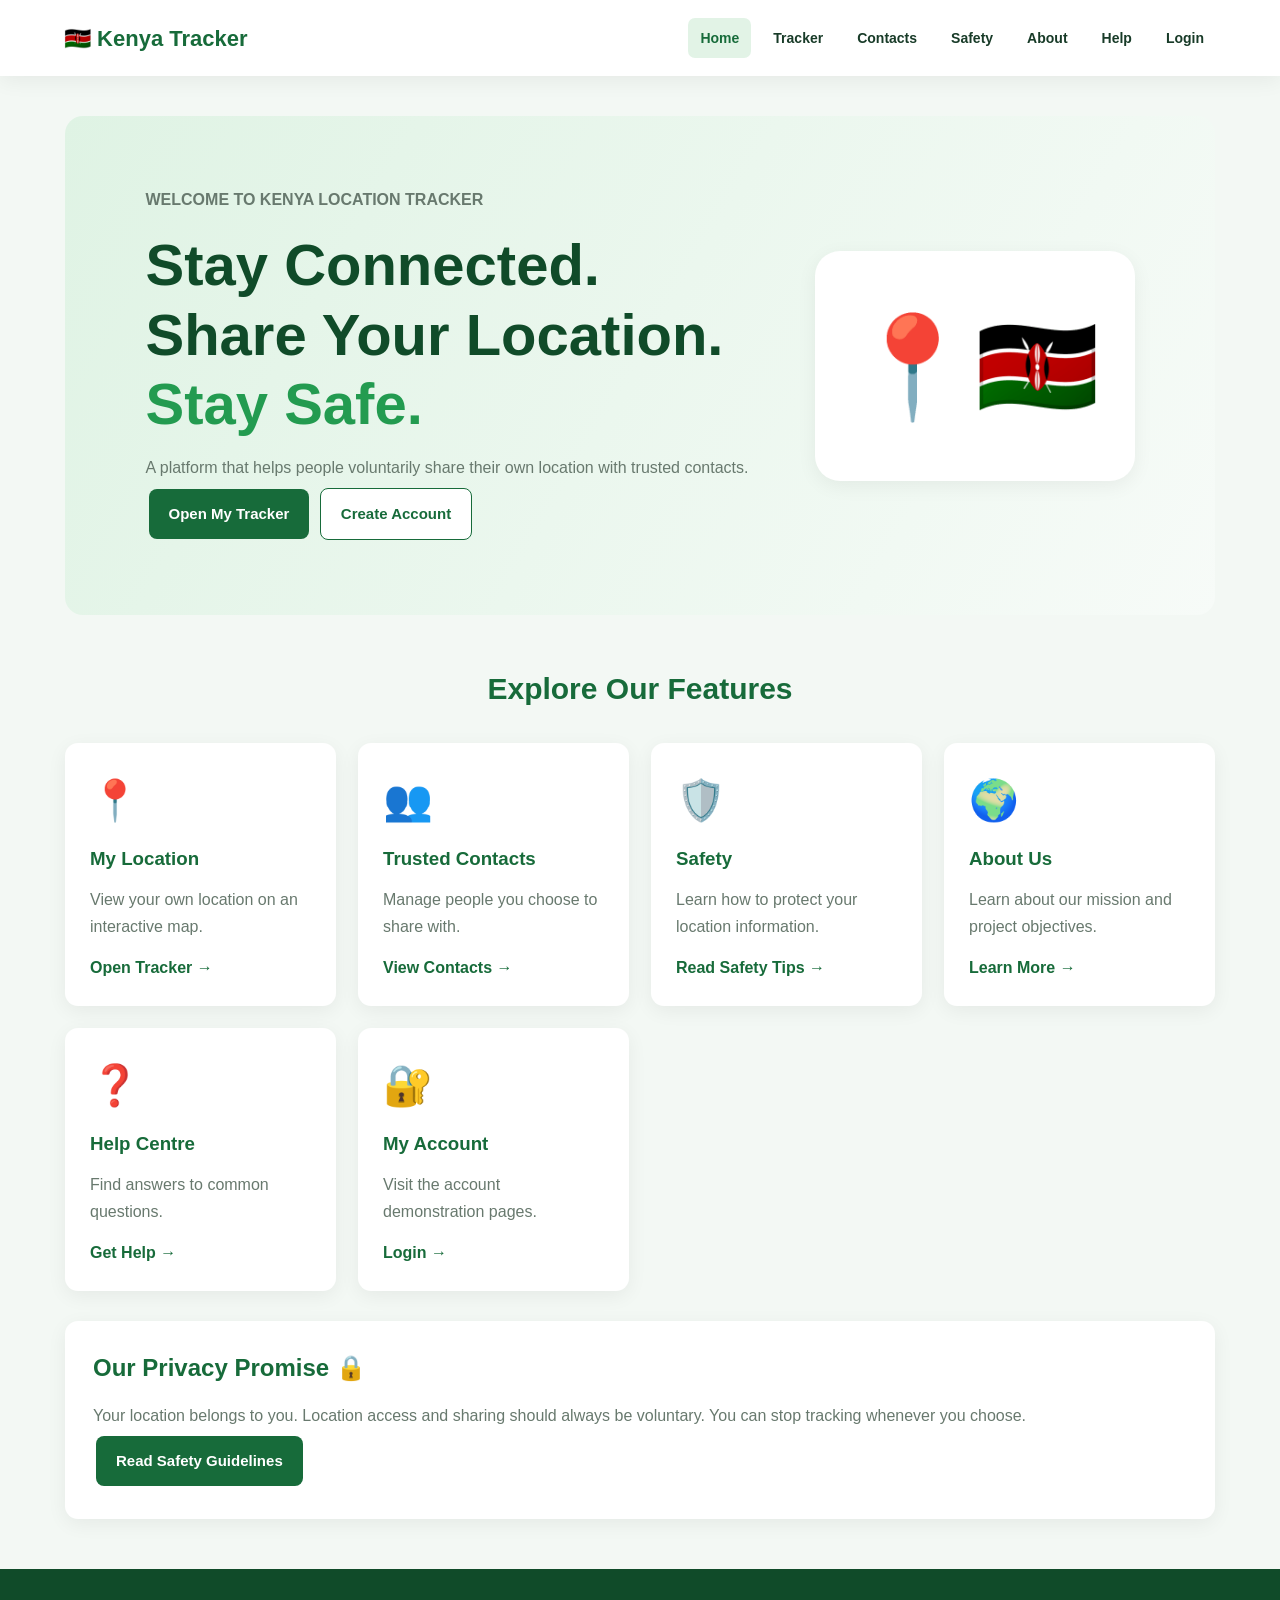
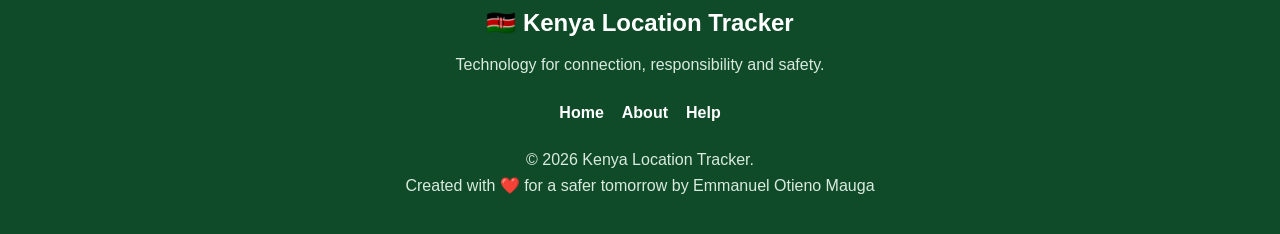
==== index.html @ a8da4881 "first commit" ====
<!DOCTYPE html>
<html lang="en">
<head>
    <meta charset="UTF-8">
    <meta name="viewport" content="width=device-width, initial-scale=1.0">
    <title>Home | Kenya Location Tracker</title>
    <link rel="stylesheet" href="style.css">
</head>
<body>

<header>
    <a class="logo" href="index.html">🇰🇪 Kenya Tracker</a>
    <nav>
        <a class="active" href="index.html">Home</a>
        <a href="tracker.html">Tracker</a>
        <a href="contacts.html">Contacts</a>
        <a href="safety.html">Safety</a>
        <a href="about.html">About</a>
        <a href="help.html">Help</a>
        <a href="login.html">Login</a>
    </nav>
</header>

<main>
    <section class="hero">
        <div class="hero-content">
            <p><strong>WELCOME TO KENYA LOCATION TRACKER</strong></p>
            <h1>Stay Connected.<br>Share Your Location.<br>
                <span>Stay Safe.</span>
            </h1>
            <p>
                A platform that helps people voluntarily share their
                own location with trusted contacts.
            </p>
            <a class="button" href="tracker.html">Open My Tracker</a>
            <a class="button secondary" href="register.html">Create Account</a>
        </div>

        <div class="hero-art">📍🇰🇪</div>
    </section>

    <h2 class="section-title">Explore Our Features</h2>

    <section class="card-grid">
        <article class="card">
            <div class="card-icon">📍</div>
            <h3>My Location</h3>
            <p>View your own location on an interactive map.</p>
            <a href="tracker.html">Open Tracker →</a>
        </article>

        <article class="card">
            <div class="card-icon">👥</div>
            <h3>Trusted Contacts</h3>
            <p>Manage people you choose to share with.</p>
            <a href="contacts.html">View Contacts →</a>
        </article>

        <article class="card">
            <div class="card-icon">🛡️</div>
            <h3>Safety</h3>
            <p>Learn how to protect your location information.</p>
            <a href="safety.html">Read Safety Tips →</a>
        </article>

        <article class="card">
            <div class="card-icon">🌍</div>
            <h3>About Us</h3>
            <p>Learn about our mission and project objectives.</p>
            <a href="about.html">Learn More →</a>
        </article>

        <article class="card">
            <div class="card-icon">❓</div>
            <h3>Help Centre</h3>
            <p>Find answers to common questions.</p>
            <a href="help.html">Get Help →</a>
        </article>

        <article class="card">
            <div class="card-icon">🔐</div>
            <h3>My Account</h3>
            <p>Visit the account demonstration pages.</p>
            <a href="login.html">Login →</a>
        </article>
    </section>

    <section class="panel">
        <h2>Our Privacy Promise 🔒</h2>
        <p>
            Your location belongs to you. Location access and sharing
            should always be voluntary. You can stop tracking whenever
            you choose.
        </p>
        <a class="button" href="safety.html">Read Safety Guidelines</a>
    </section>
</main>

<footer>
    <h2>🇰🇪 Kenya Location Tracker</h2>
    <p>Technology for connection, responsibility and safety.</p>
    <div class="footer-links">
        <a href="index.html">Home</a>
        <a href="about.html">About</a>
        <a href="help.html">Help</a>
    </div>
    <p>© 2026 Kenya Location Tracker.</p>
    <p>Created with ❤️ for a safer tomorrow by Emmanuel Otieno Mauga</p>
</footer>

</body>
</html>
---- style.css ----
/* =====================================
   KENYA LOCATION TRACKER
   COMPLETE WEBSITE STYLESHEET
===================================== */

/* 1. GLOBAL SETTINGS */

* {
    margin: 0;
    padding: 0;
    box-sizing: border-box;
    scroll-behavior: smooth;
}

:root {
    --primary: #176b3a;
    --primary-dark: #104b29;
    --primary-light: #e2f3e6;
    --white: #ffffff;
    --background: #f3f8f4;
    --text: #183b28;
    --muted: #68796e;
    --border: #dce8df;
    --blue: #3684bd;
    --purple: #8a63b5;
    --orange: #e89a35;
    --red: #b83232;
    --shadow: 0 5px 20px rgba(0, 0, 0, 0.06);
}

body {
    font-family: Arial, Helvetica, sans-serif;
    background: var(--background);
    color: var(--text);
    line-height: 1.6;
}

a {
    text-decoration: none;
}

button,
input,
textarea {
    font-family: inherit;
}

button {
    cursor: pointer;
}

img {
    max-width: 100%;
}

/* 2. HEADER AND NAVIGATION */

header {
    width: 100%;
    background: var(--white);
    padding: 18px 5%;
    display: flex;
    justify-content: space-between;
    align-items: center;
    flex-wrap: wrap;
    gap: 15px;
    box-shadow: var(--shadow);
    position: relative;
    z-index: 10;
}

.logo {
    color: var(--primary);
    font-size: 22px;
    font-weight: bold;
}

nav {
    display: flex;
    align-items: center;
    gap: 10px;
    flex-wrap: wrap;
}

nav a {
    color: var(--text);
    font-size: 14px;
    font-weight: bold;
    padding: 9px 12px;
    border-radius: 7px;
    transition: 0.3s;
}

nav a:hover,
nav a.active {
    color: var(--primary);
    background: var(--primary-light);
}

/* 3. GENERAL PAGE LAYOUT */

main {
    width: 90%;
    max-width: 1150px;
    min-height: 65vh;
    margin: 40px auto;
}

.page-title {
    color: var(--primary);
    text-align: center;
    font-size: 35px;
    margin-bottom: 10px;
}

.page-intro {
    color: var(--muted);
    text-align: center;
    max-width: 750px;
    margin: 0 auto 35px;
}

/* 4. BUTTONS */

.button {
    display: inline-block;
    background: var(--primary);
    color: var(--white);
    border: none;
    border-radius: 8px;
    padding: 13px 20px;
    font-size: 15px;
    font-weight: bold;
    transition: 0.3s;
    margin: 5px 3px;
}

.button:hover {
    background: var(--primary-dark);
    transform: translateY(-2px);
}

.button.secondary {
    background: var(--white);
    color: var(--primary);
    border: 1px solid var(--primary);
}

.button.danger {
    background: var(--red);
    color: white;
}

.button.blue {
    background: var(--blue);
}

/* 5. HOME PAGE */

.hero {
    background: linear-gradient(120deg, #dff3e4, #f7fbf8);
    padding: 70px 7%;
    border-radius: 18px;
    display: flex;
    align-items: center;
    justify-content: space-between;
    gap: 35px;
    overflow: hidden;
    animation: fadeIn 0.8s ease;
}

.hero-content {
    max-width: 650px;
}

.hero h1 {
    color: var(--primary-dark);
    font-size: clamp(35px, 5vw, 58px);
    line-height: 1.2;
    margin: 15px 0;
}

.hero h1 span {
    color: #239b50;
}

.hero p {
    color: var(--muted);
    line-height: 1.8;
}

.hero-art {
    font-size: 100px;
    background: white;
    padding: 35px;
    border-radius: 25px;
    box-shadow: var(--shadow);
    text-align: center;
}

.section-title {
    text-align: center;
    color: var(--primary);
    margin: 50px 0 25px;
    font-size: 30px;
}

/* 6. CARDS AND FEATURE SECTIONS */

.card-grid {
    display: grid;
    grid-template-columns: repeat(auto-fit, minmax(220px, 1fr));
    gap: 22px;
    margin: 30px 0;
}

.card {
    background: var(--white);
    padding: 25px;
    border-radius: 13px;
    box-shadow: var(--shadow);
    transition: transform 0.3s, box-shadow 0.3s;
}

.card:hover {
    transform: translateY(-5px);
    box-shadow: 0 10px 25px rgba(0, 0, 0, 0.09);
}

.card h2,
.card h3 {
    color: var(--primary);
    margin: 12px 0;
}

.card p {
    color: var(--muted);
    line-height: 1.7;
}

.card a {
    display: inline-block;
    color: var(--primary);
    font-weight: bold;
    margin-top: 15px;
}

.card-icon {
    font-size: 40px;
    margin-bottom: 10px;
}

.accent-blue {
    border-top: 5px solid var(--blue);
}

.accent-purple {
    border-top: 5px solid var(--purple);
}

.accent-orange {
    border-top: 5px solid var(--orange);
}

/* 7. CONTENT PANELS */

.panel {
    background: var(--white);
    padding: 28px;
    border-radius: 13px;
    margin: 22px 0;
    box-shadow: var(--shadow);
}

.panel h2 {
    color: var(--primary);
    margin-bottom: 15px;
}

.panel p,
.panel li {
    color: var(--muted);
    line-height: 1.8;
}

.panel ul {
    padding-left: 22px;
}

/* 8. TRACKER PAGE */

#map {
    width: 100%;
    height: 400px;
    border-radius: 12px;
    margin: 20px 0;
    border: 2px solid var(--border);
    z-index: 1;
}

#trackerStatus {
    padding: 12px;
    border-radius: 8px;
    background: var(--primary-light);
    color: var(--primary-dark);
    margin: 15px 0;
    font-weight: bold;
}

#latitude,
#longitude,
#accuracy {
    font-weight: bold;
    color: var(--primary);
    word-break: break-word;
}

/* 9. CONTACTS PAGE */

#contactForm {
    margin-top: 20px;
}

.contact-item {
    background: #eef7f0;
    padding: 14px;
    margin: 12px 0;
    border-radius: 9px;
    border-left: 4px solid var(--primary);
    display: flex;
    justify-content: space-between;
    align-items: center;
    gap: 12px;
    flex-wrap: wrap;
}

.contact-item span {
    font-weight: bold;
    color: var(--text);
    overflow-wrap: anywhere;
}

#contactCount {
    color: var(--primary);
}

/* 10. SAFETY PAGE */

.safety-card {
    border-left: 5px solid var(--orange);
    background: white;
    padding: 23px;
    border-radius: 10px;
    margin-bottom: 18px;
}

.safety-card h3 {
    color: var(--primary);
}

/* 11. ABOUT PAGE */

.about-hero {
    background: linear-gradient(120deg, #dff3e4, #ffffff);
    padding: 55px 30px;
    border-radius: 16px;
    text-align: center;
}

.about-hero h1 {
    color: var(--primary);
    font-size: 40px;
}

.about-hero p {
    max-width: 750px;
    margin: 15px auto;
    color: var(--muted);
}

/* 12. HELP PAGE */

.faq {
    padding: 18px 5px;
    border-bottom: 1px solid var(--border);
}

.faq summary {
    cursor: pointer;
    font-weight: bold;
    color: var(--primary);
}

.faq p {
    margin-top: 12px;
    color: var(--muted);
}

/* 13. LOGIN AND REGISTER PAGES */

.auth-box {
    max-width: 450px;
    margin: 35px auto;
    padding: 35px;
    background: white;
    border-radius: 16px;
    box-shadow: 0 8px 25px rgba(0, 0, 0, 0.08);
}

.auth-box h1 {
    color: var(--primary);
    text-align: center;
    margin-bottom: 10px;
}

.auth-box > p {
    text-align: center;
    color: var(--muted);
}

.auth-box label {
    display: block;
    margin: 15px 0 6px;
    font-weight: bold;
}

.auth-box input {
    width: 100%;
    padding: 13px;
    border: 1px solid var(--border);
    border-radius: 8px;
    font-size: 15px;
}

.auth-box input:focus,
.panel input:focus,
.panel textarea:focus {
    outline: 2px solid #239b50;
    border-color: transparent;
}

.auth-box .button {
    width: 100%;
    margin-top: 22px;
}

.auth-note {
    text-align: center;
    margin-top: 20px;
}

.auth-note a {
    color: var(--primary);
    font-weight: bold;
}

.message {
    font-weight: bold;
    margin-top: 12px;
}

/* 14. FOOTER */

footer {
    background: var(--primary-dark);
    color: white;
    text-align: center;
    padding: 35px 20px;
    margin-top: 50px;
}

footer h2 {
    margin-bottom: 10px;
}

footer p {
    color: #d9eadf;
}

.footer-links {
    display: flex;
    justify-content: center;
    flex-wrap: wrap;
    gap: 18px;
    margin: 22px 0;
}

.footer-links a {
    color: white;
    font-weight: bold;
}

/* 15. ANIMATIONS */

@keyframes fadeIn {
    from {
        opacity: 0;
        transform: translateY(20px);
    }

    to {
        opacity: 1;
        transform: translateY(0);
    }
}

.hero,
.card,
.panel {
    animation: fadeIn 0.6s ease;
}

/* 16. TABLET RESPONSIVENESS */

@media (max-width: 900px) {
    header {
        justify-content: center;
        text-align: center;
    }

    nav {
        justify-content: center;
    }

    .hero {
        padding: 45px 25px;
    }
}

/* 17. MOBILE RESPONSIVENESS */

@media (max-width: 600px) {
    header {
        flex-direction: column;
        padding: 18px 12px;
    }

    .logo {
        font-size: 19px;
    }

    nav {
        gap: 5px;
    }

    nav a {
        font-size: 12px;
        padding: 8px;
    }

    main {
        width: 94%;
        margin: 25px auto;
    }

    .page-title {
        font-size: 27px;
    }

    .hero {
        flex-direction: column;
        text-align: center;
        padding: 35px 18px;
    }

    .hero h1 {
        font-size: 35px;
    }

    .hero-art {
        font-size: 65px;
        padding: 20px;
    }

    .card-grid {
        grid-template-columns: 1fr;
    }

    .panel {
        padding: 19px;
    }

    #map {
        height: 300px;
    }

    .auth-box {
        padding: 23px;
    }

    .contact-item {
        align-items: flex-start;
        flex-direction: column;
    }

    .button {
        max-width: 100%;
    }
}

/* 18. SMALL PHONE SUPPORT */

@media (max-width: 360px) {
    .hero h1 {
        font-size: 29px;
    }

    nav a {
        font-size: 11px;
        padding: 6px;
    }

    .page-title {
        font-size: 24px;
    }
}

/* 19. ACCESSIBILITY */

button:focus-visible,
a:focus-visible,
input:focus-visible,
summary:focus-visible {
    outline: 3px solid #e89a35;
    outline-offset: 3px;
}

@media (prefers-reduced-motion: reduce) {
    *,
    *::before,
    *::after {
        scroll-behavior: auto !important;
        animation-duration: 0.01ms !important;
        transition-duration: 0.01ms !important;
    }
}
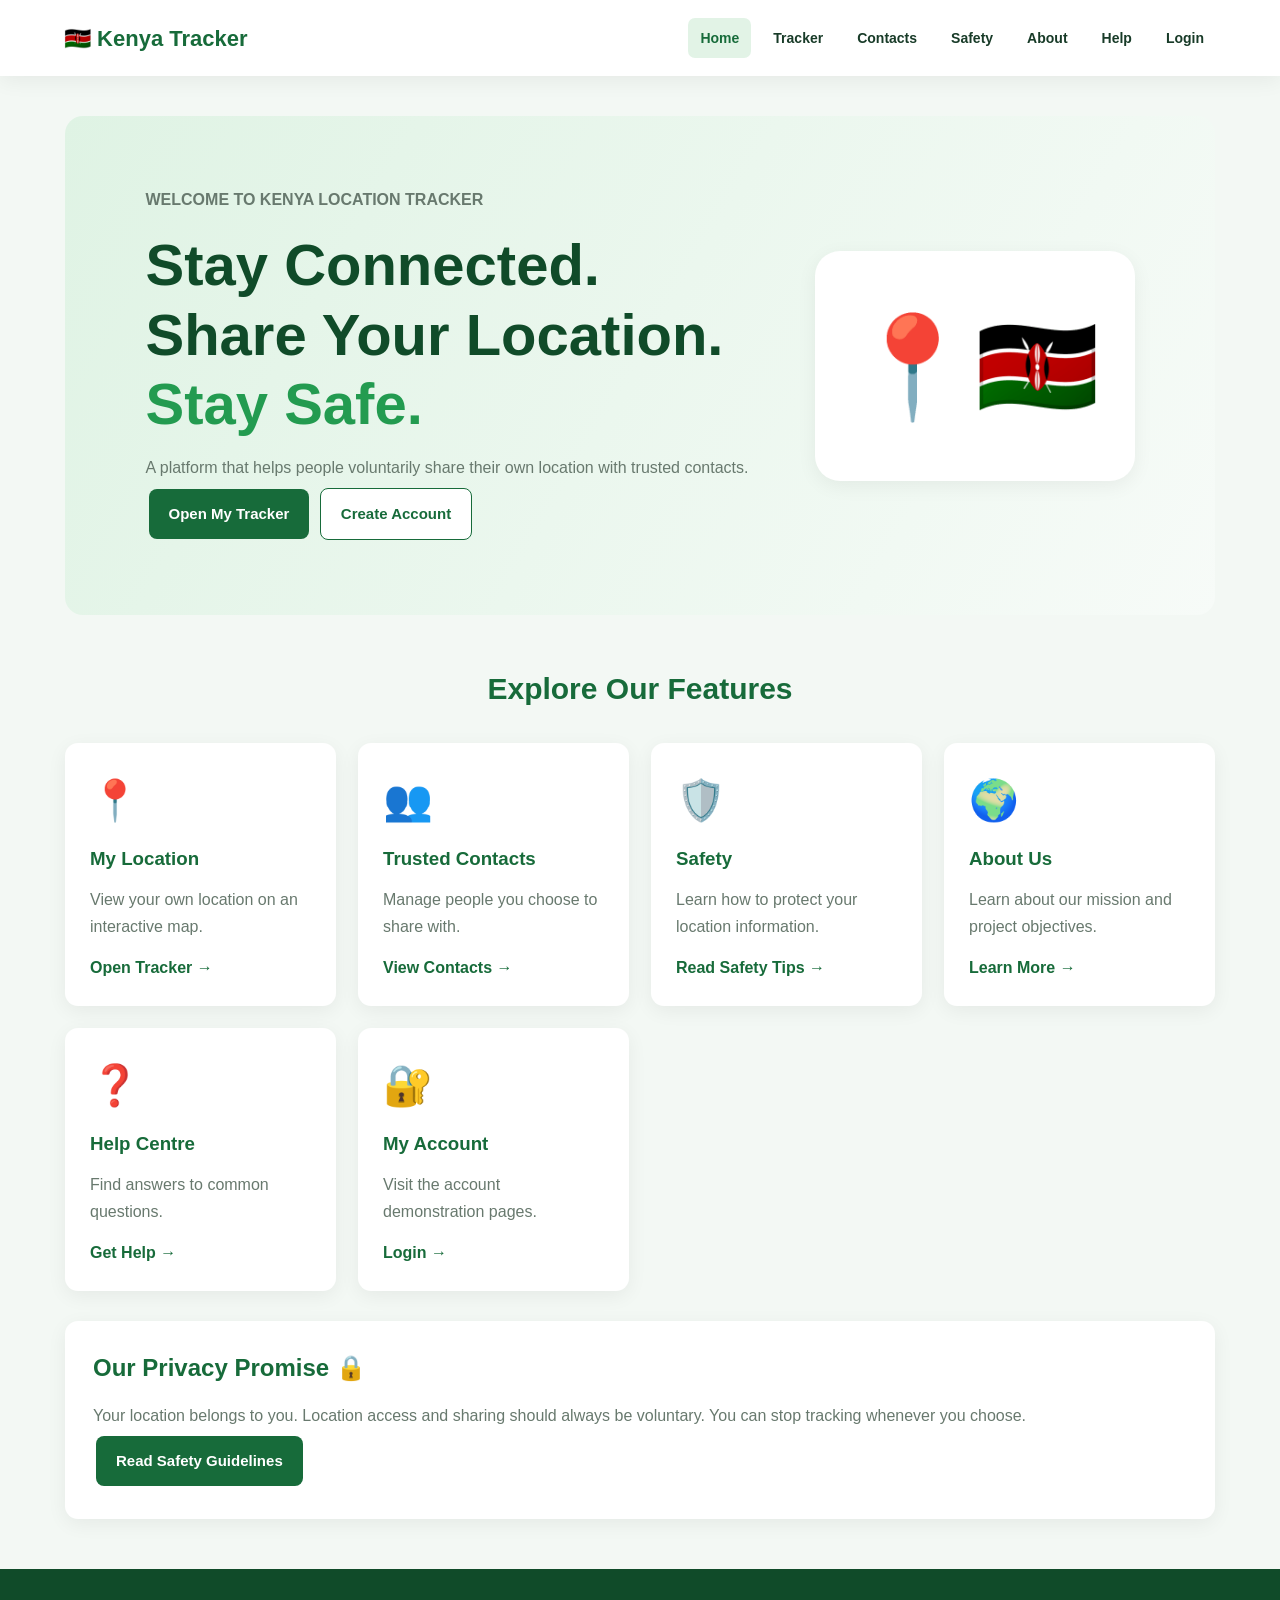
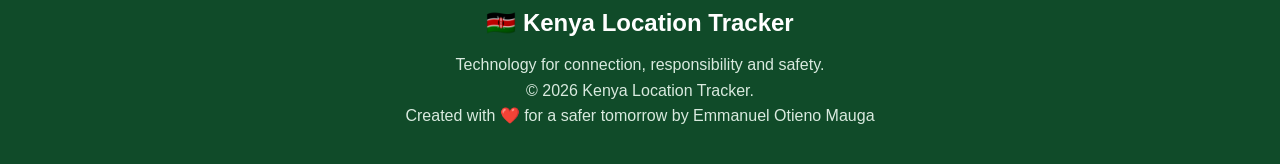
==== commit 01d3c7ba: "Update Kenya Location Tracker" ====
--- a/index.html
+++ b/index.html
@@ -100,11 +100,6 @@
 <footer>
     <h2>🇰🇪 Kenya Location Tracker</h2>
     <p>Technology for connection, responsibility and safety.</p>
-    <div class="footer-links">
-        <a href="index.html">Home</a>
-        <a href="about.html">About</a>
-        <a href="help.html">Help</a>
-    </div>
     <p>© 2026 Kenya Location Tracker.</p>
     <p>Created with ❤️ for a safer tomorrow by Emmanuel Otieno Mauga</p>
 </footer>
